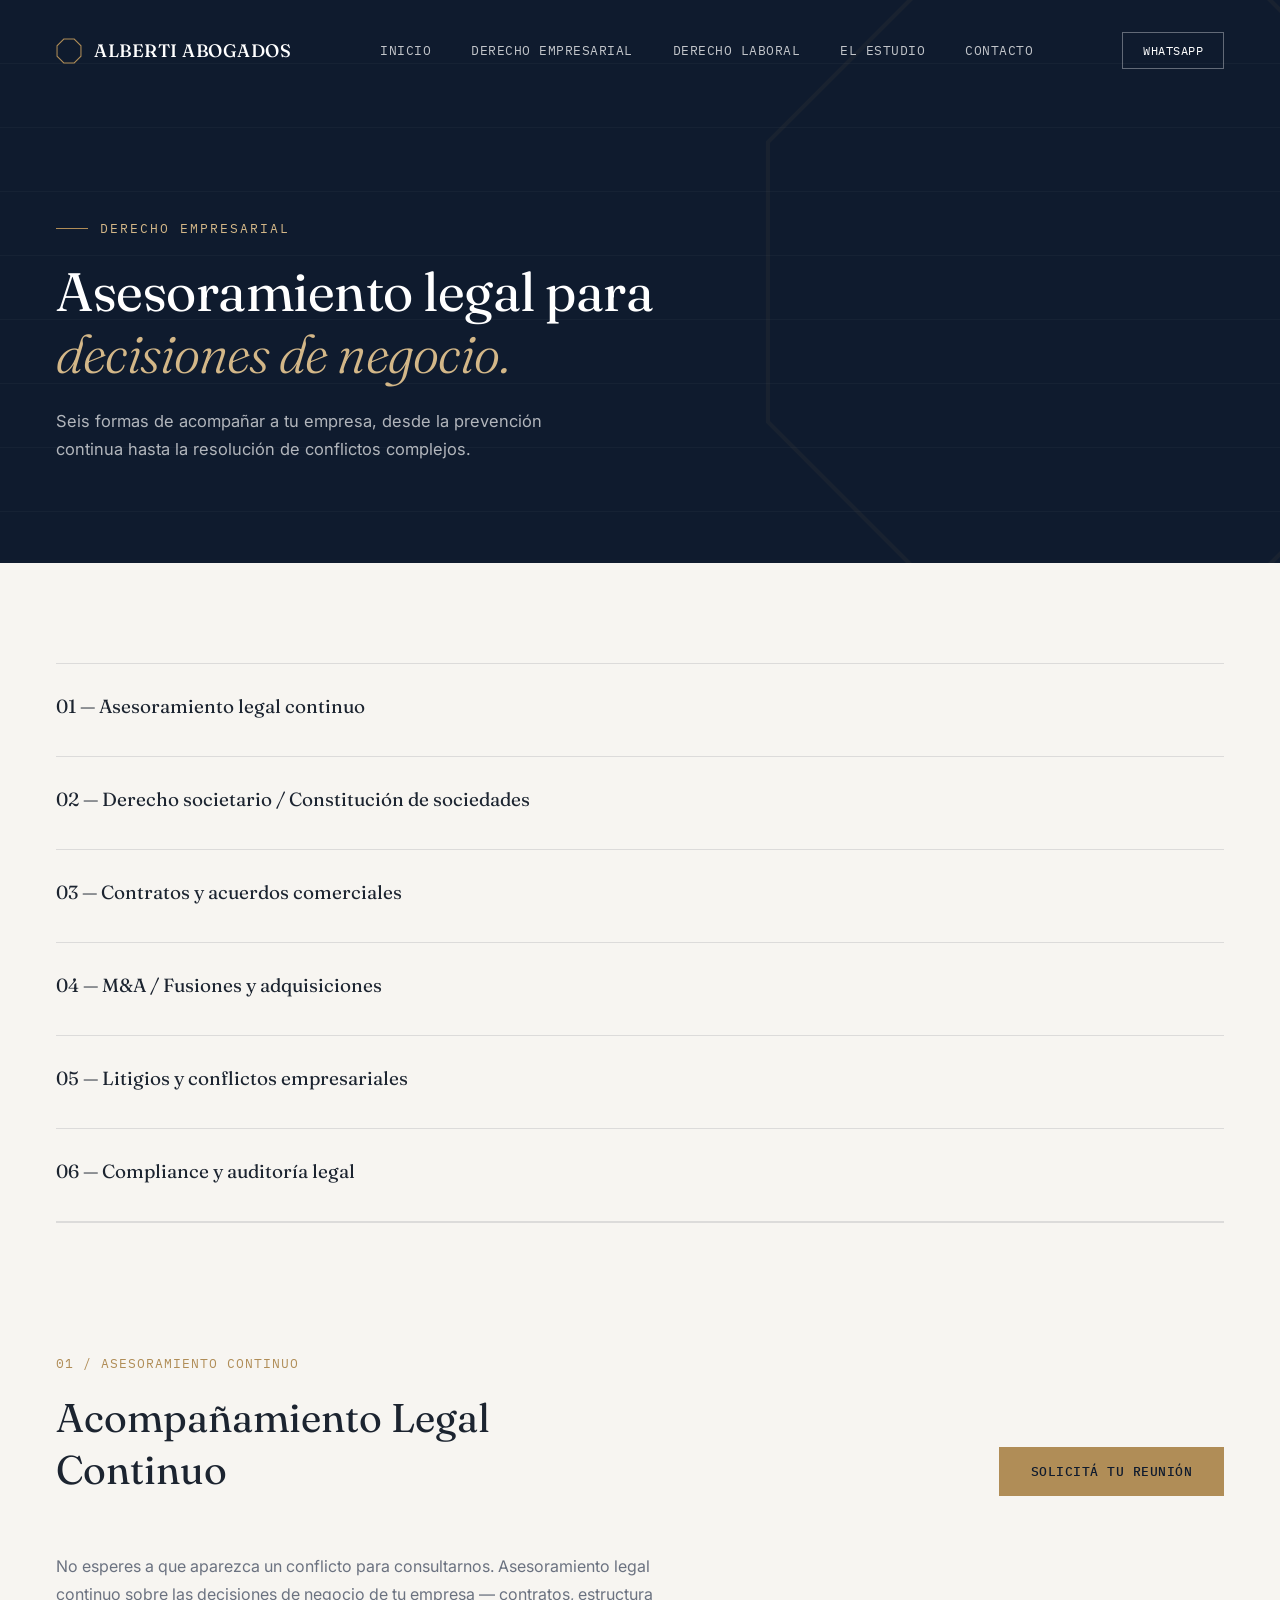
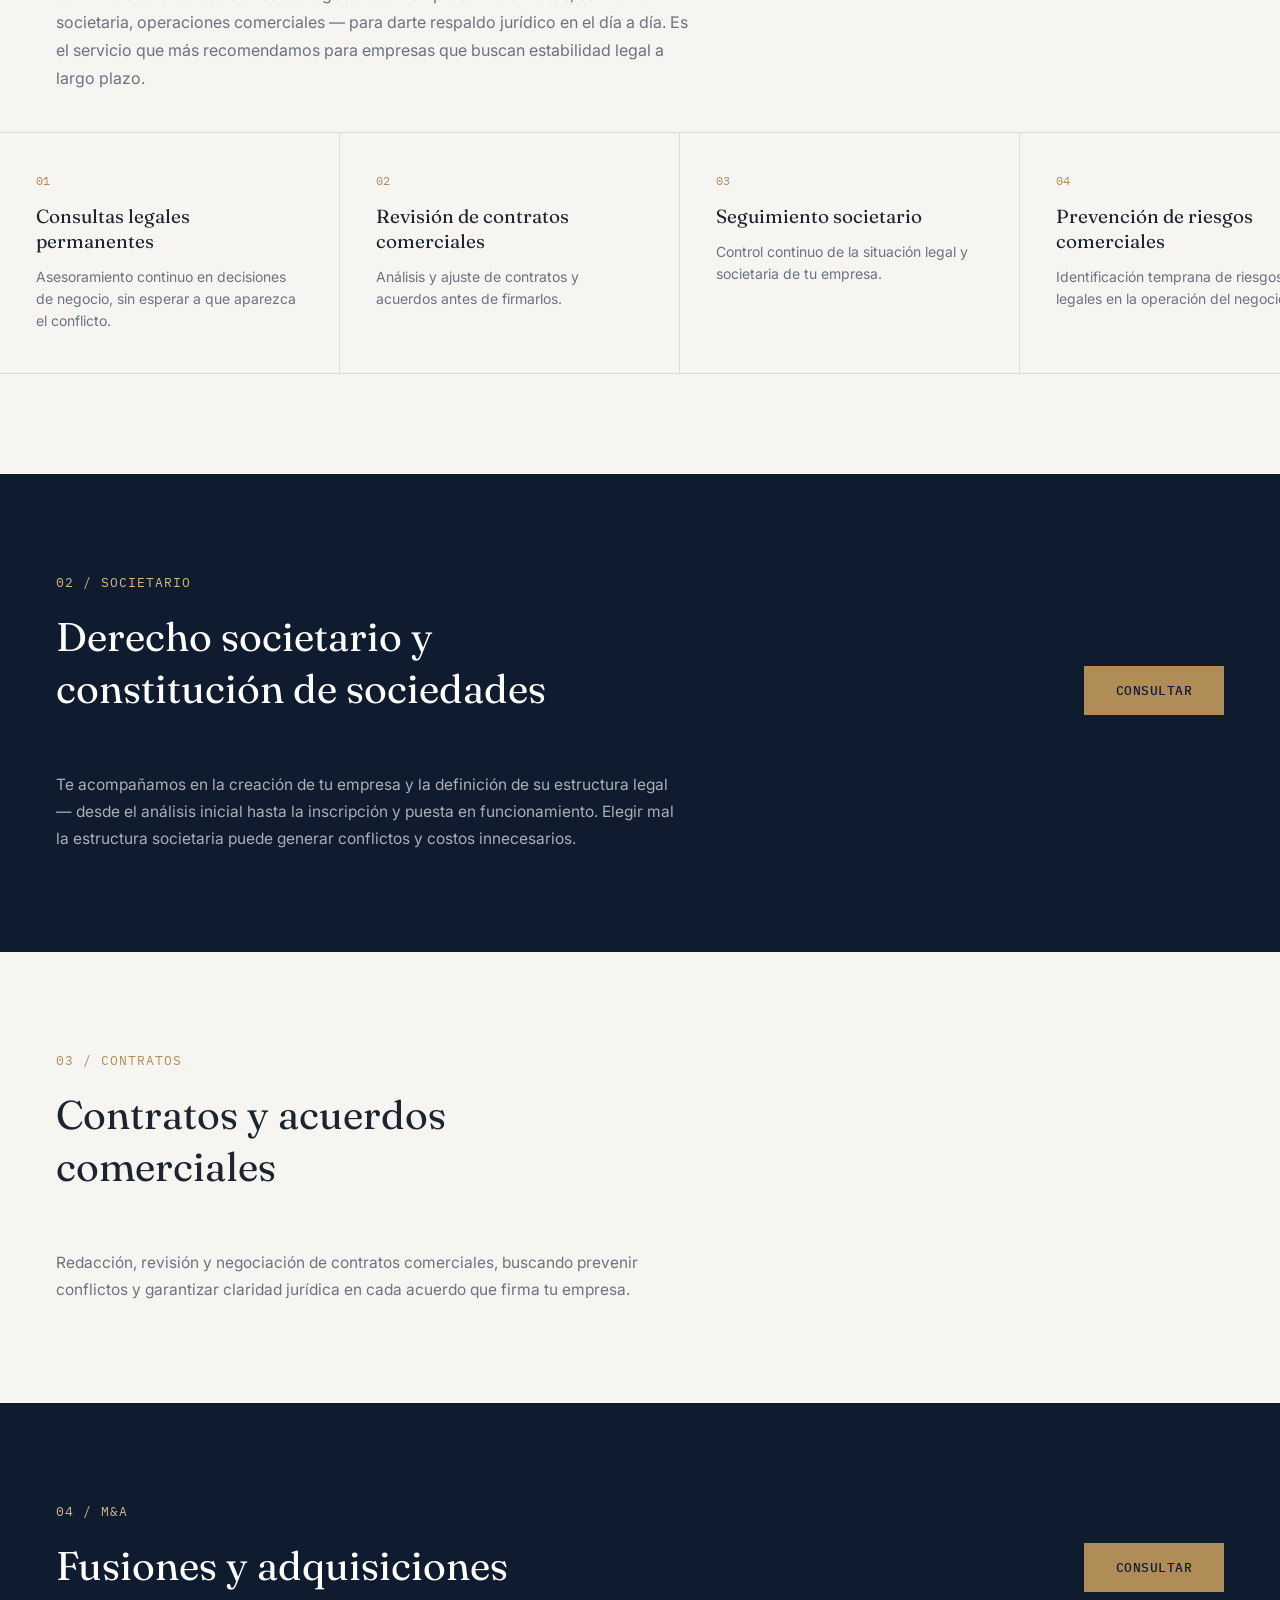
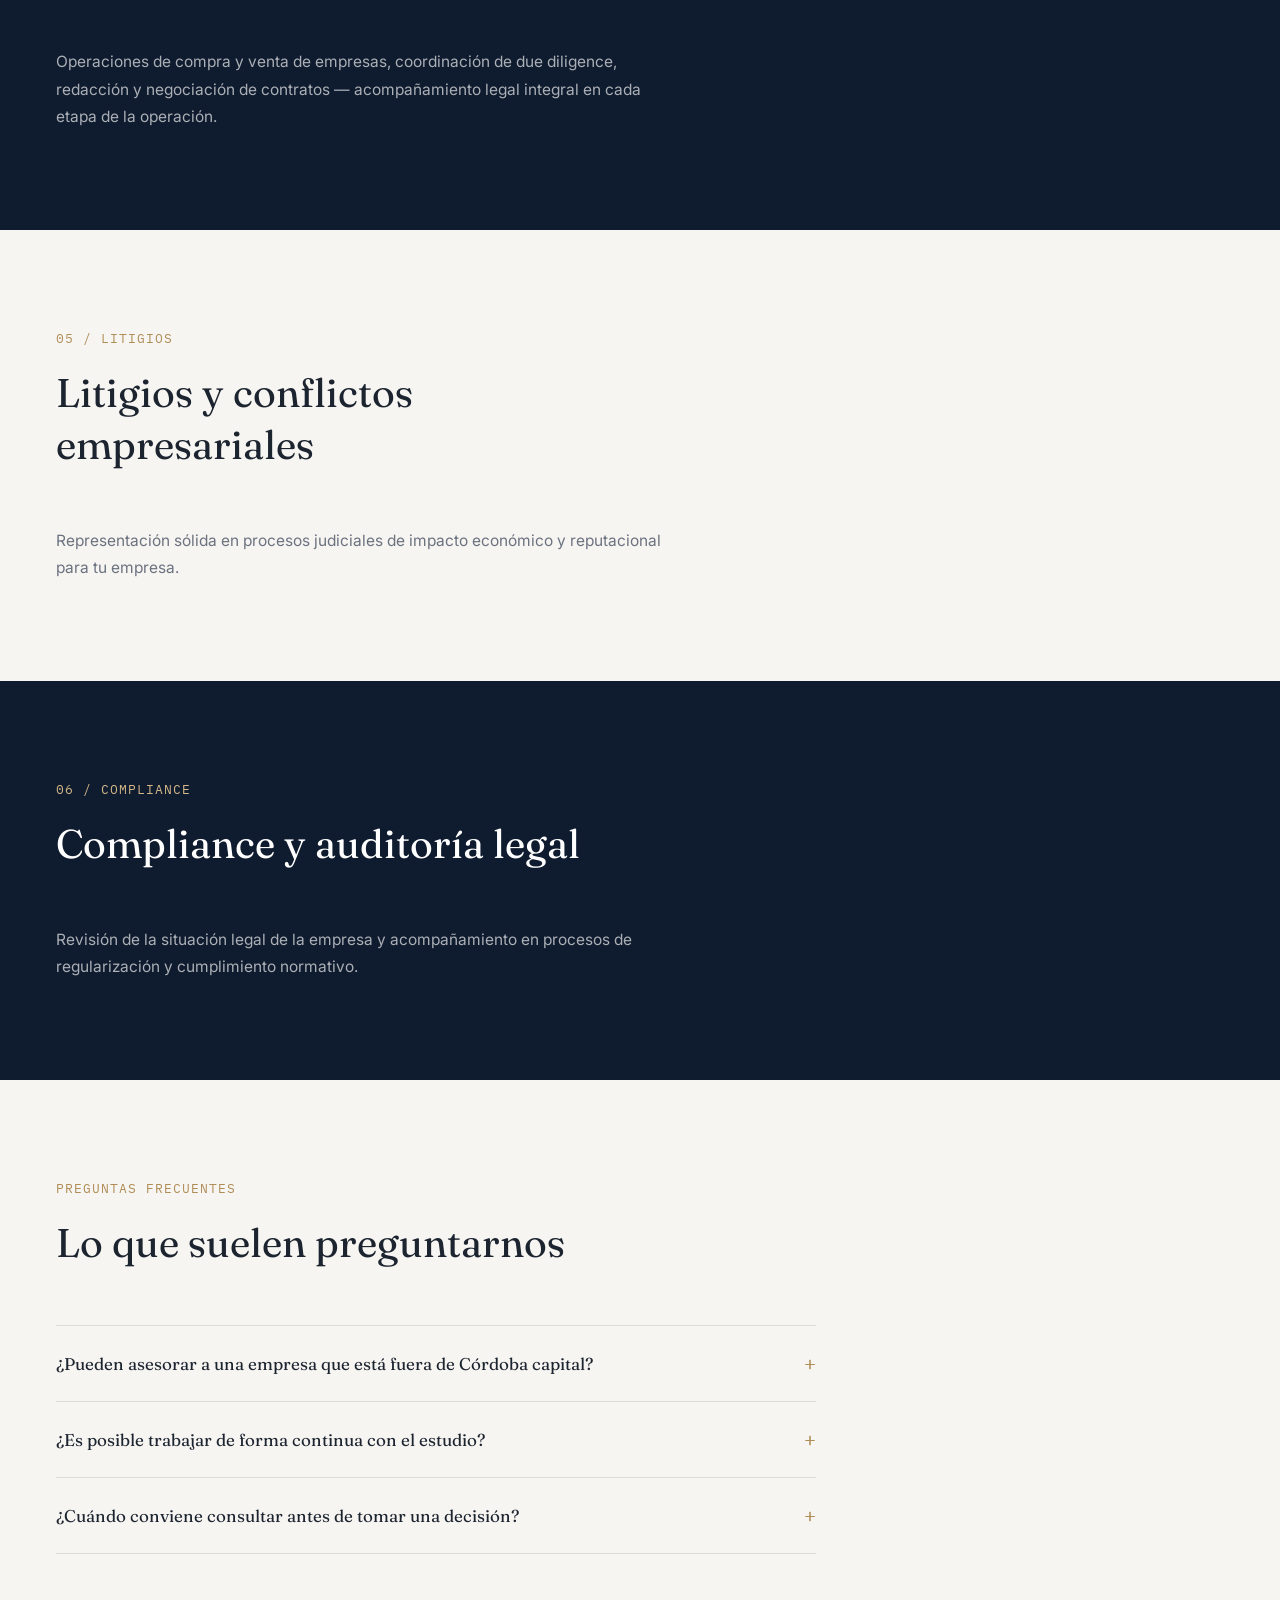
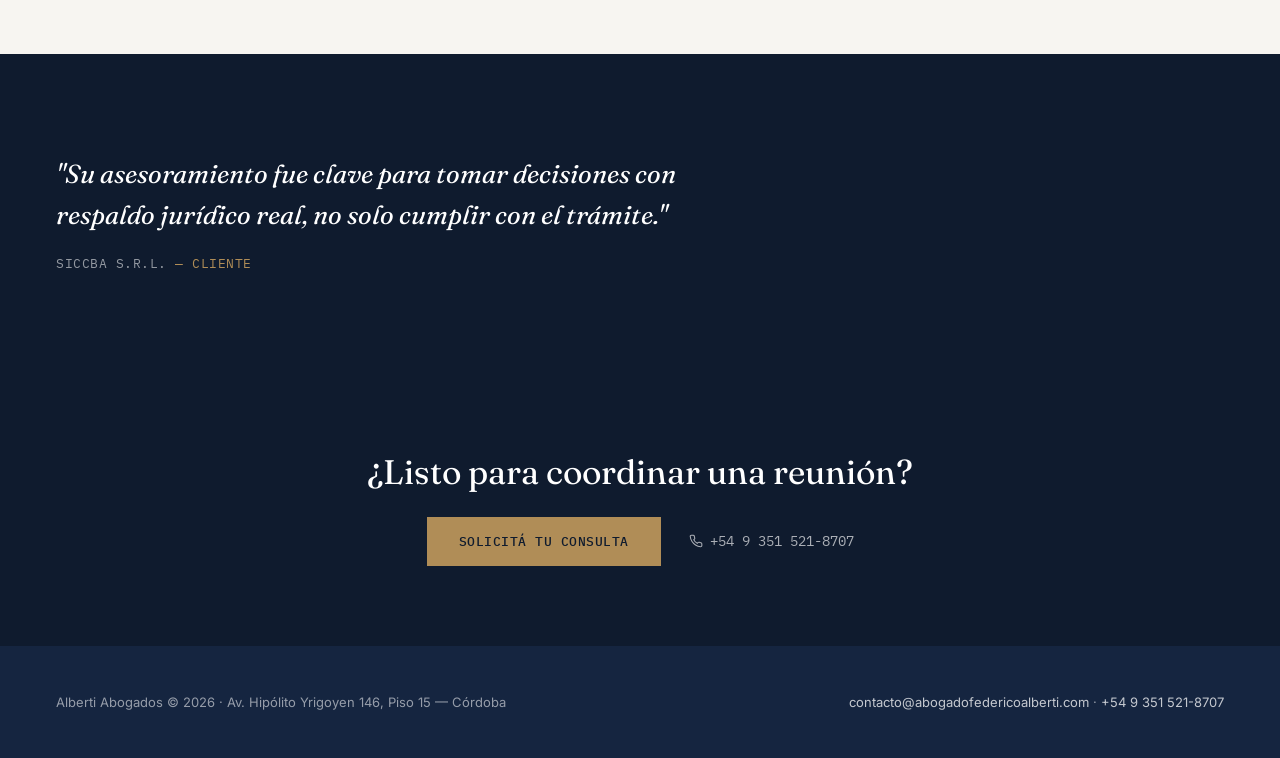
==== derecho-empresarial.html @ 858cb28e "Add files via upload" ====
<!DOCTYPE html>
<html lang="es">
<head>
<meta charset="UTF-8">
<meta name="viewport" content="width=device-width, initial-scale=1.0">
<title>Derecho Empresarial — Alberti Abogados</title>
<link rel="preconnect" href="https://fonts.googleapis.com">
<link rel="preconnect" href="https://fonts.gstatic.com" crossorigin>
<link href="https://fonts.googleapis.com/css2?family=Fraunces:opsz,wght@9..144,300;9..144,400;9..144,500;9..144,600&family=Inter:wght@400;500;600&family=IBM+Plex+Mono:wght@400;500&display=swap" rel="stylesheet">
<link rel="stylesheet" href="styles.css">
</head>
<body>

<nav>
  <a href="index.html" class="brand">
    <svg viewBox="0 0 100 100" fill="none" xmlns="http://www.w3.org/2000/svg">
      <polygon points="30,4 70,4 96,30 96,70 70,96 30,96 4,70 4,30" stroke="#B08D57" stroke-width="4"/>
    </svg>
    ALBERTI ABOGADOS
  </a>
  <div class="nav-links">
    <a href="index.html">Inicio</a>
    <a href="derecho-empresarial.html">Derecho Empresarial</a>
    <a href="derecho-laboral.html">Derecho Laboral</a>
    <a href="el-estudio.html">El Estudio</a>
    <a href="index.html#contacto">Contacto</a>
  </div>
  <div class="nav-overlay"></div>
  <button class="nav-toggle" aria-label="Abrir menú" aria-expanded="false">
    <span></span><span></span><span></span>
  </button>
  <a href="https://wa.me/5493515218707" class="nav-cta">WhatsApp</a>
</nav>

<header class="page-header">
  <div class="page-header-lines"></div>
  <svg class="page-header-octagon" viewBox="0 0 100 100" fill="none" xmlns="http://www.w3.org/2000/svg">
    <polygon points="30,4 70,4 96,30 96,70 70,96 30,96 4,70 4,30" stroke="#B08D57" stroke-width="0.6"/>
  </svg>
  <div class="page-header-content">
    <div class="eyebrow">Derecho Empresarial</div>
    <h1 class="serif">Asesoramiento legal para <em>decisiones de negocio.</em></h1>
    <p>Seis formas de acompañar a tu empresa, desde la prevención continua hasta la resolución de conflictos complejos.</p>
  </div>
</header>

<section class="section section-light" style="padding-bottom:32px;">
  <div class="plain-list" style="border-bottom:1px solid var(--line-dark);">
    <a href="#asesoramiento" class="plain-row" style="text-decoration:none; color:inherit;"><div><h4 class="serif">01 — Asesoramiento legal continuo</h4></div></a>
    <a href="#societario" class="plain-row" style="text-decoration:none; color:inherit;"><div><h4 class="serif">02 — Derecho societario / Constitución de sociedades</h4></div></a>
    <a href="#contratos" class="plain-row" style="text-decoration:none; color:inherit;"><div><h4 class="serif">03 — Contratos y acuerdos comerciales</h4></div></a>
    <a href="#ma" class="plain-row" style="text-decoration:none; color:inherit;"><div><h4 class="serif">04 — M&amp;A / Fusiones y adquisiciones</h4></div></a>
    <a href="#litigios" class="plain-row" style="text-decoration:none; color:inherit;"><div><h4 class="serif">05 — Litigios y conflictos empresariales</h4></div></a>
    <a href="#compliance" class="plain-row" style="text-decoration:none; color:inherit;"><div><h4 class="serif">06 — Compliance y auditoría legal</h4></div></a>
  </div>
</section>

<section class="section section-light" id="asesoramiento" style="padding-left:0; padding-right:0;">
  <div style="padding:0 56px;">
    <div class="section-head">
      <div>
        <div class="sec-eyebrow">01 / ASESORAMIENTO CONTINUO</div>
        <div class="section-title serif">Acompañamiento Legal Continuo</div>
      </div>
      <a href="https://wa.me/5493515218707?text=Hola%2C%20quiero%20información%20sobre%20el%20servicio%20de%20asesoramiento%20laboral%20permanente%20para%20mi%20empresa" class="btn-primary">Solicitá tu reunión</a>
    </div>
    <p style="max-width:640px; color:var(--grey); font-size:16px; line-height:1.75; margin-bottom:40px;">
      No esperes a que aparezca un conflicto para consultarnos. Asesoramiento legal continuo sobre las decisiones
      de negocio de tu empresa — contratos, estructura societaria, operaciones comerciales — para darte respaldo
      jurídico en el día a día. Es el servicio que más recomendamos para empresas que buscan estabilidad legal a
      largo plazo.
    </p>
  </div>
  <div class="marquee-wrap">
    <div class="marquee-track">
      <div class="svc-card"><span class="svc-index">01</span><h3 class="serif">Consultas legales permanentes</h3><p>Asesoramiento continuo en decisiones de negocio, sin esperar a que aparezca el conflicto.</p></div>
      <div class="svc-card"><span class="svc-index">02</span><h3 class="serif">Revisión de contratos comerciales</h3><p>Análisis y ajuste de contratos y acuerdos antes de firmarlos.</p></div>
      <div class="svc-card"><span class="svc-index">03</span><h3 class="serif">Seguimiento societario</h3><p>Control continuo de la situación legal y societaria de tu empresa.</p></div>
      <div class="svc-card"><span class="svc-index">04</span><h3 class="serif">Prevención de riesgos comerciales</h3><p>Identificación temprana de riesgos legales en la operación del negocio.</p></div>
      <div class="svc-card"><span class="svc-index">05</span><h3 class="serif">Respaldo en decisiones estratégicas</h3><p>Acompañamiento legal en expansión, inversión o reestructuración.</p></div>
      <div class="svc-card"><span class="svc-index">01</span><h3 class="serif">Consultas legales permanentes</h3><p>Asesoramiento continuo en decisiones de negocio, sin esperar a que aparezca el conflicto.</p></div>
      <div class="svc-card"><span class="svc-index">02</span><h3 class="serif">Revisión de contratos comerciales</h3><p>Análisis y ajuste de contratos y acuerdos antes de firmarlos.</p></div>
      <div class="svc-card"><span class="svc-index">03</span><h3 class="serif">Seguimiento societario</h3><p>Control continuo de la situación legal y societaria de tu empresa.</p></div>
      <div class="svc-card"><span class="svc-index">04</span><h3 class="serif">Prevención de riesgos comerciales</h3><p>Identificación temprana de riesgos legales en la operación del negocio.</p></div>
      <div class="svc-card"><span class="svc-index">05</span><h3 class="serif">Respaldo en decisiones estratégicas</h3><p>Acompañamiento legal en expansión, inversión o reestructuración.</p></div>
    </div>
  </div>
</section>

<section class="section section-navy" id="societario">
  <div class="section-head">
    <div>
      <div class="sec-eyebrow on-navy">02 / SOCIETARIO</div>
      <div class="section-title serif" style="color:#fff;">Derecho societario y constitución de sociedades</div>
    </div>
    <a href="https://wa.me/5493515218707?text=Hola%2C%20quiero%20información%20sobre%20constitución%20de%20sociedades" class="btn-primary">Consultar</a>
  </div>
  <p style="max-width:620px; color:rgba(255,255,255,0.65); font-size:15.5px; line-height:1.75;">
    Te acompañamos en la creación de tu empresa y la definición de su estructura legal — desde el análisis inicial
    hasta la inscripción y puesta en funcionamiento. Elegir mal la estructura societaria puede generar
    conflictos y costos innecesarios.
  </p>
</section>

<section class="section section-light" id="contratos">
  <div class="section-head">
    <div>
      <div class="sec-eyebrow">03 / CONTRATOS</div>
      <div class="section-title serif">Contratos y acuerdos comerciales</div>
    </div>
  </div>
  <p style="max-width:620px; color:var(--grey); font-size:15.5px; line-height:1.75;">
    Redacción, revisión y negociación de contratos comerciales, buscando prevenir conflictos y garantizar
    claridad jurídica en cada acuerdo que firma tu empresa.
  </p>
</section>

<section class="section section-navy" id="ma">
  <div class="section-head">
    <div>
      <div class="sec-eyebrow on-navy">04 / M&amp;A</div>
      <div class="section-title serif" style="color:#fff;">Fusiones y adquisiciones</div>
    </div>
    <a href="https://wa.me/5493515218707?text=Hola%2C%20quiero%20información%20sobre%20compra%20y%20venta%20de%20empresas" class="btn-primary">Consultar</a>
  </div>
  <p style="max-width:620px; color:rgba(255,255,255,0.65); font-size:15.5px; line-height:1.75;">
    Operaciones de compra y venta de empresas, coordinación de due diligence, redacción y negociación de
    contratos — acompañamiento legal integral en cada etapa de la operación.
  </p>
</section>

<section class="section section-light" id="litigios">
  <div class="section-head">
    <div>
      <div class="sec-eyebrow">05 / LITIGIOS</div>
      <div class="section-title serif">Litigios y conflictos empresariales</div>
    </div>
  </div>
  <p style="max-width:620px; color:var(--grey); font-size:15.5px; line-height:1.75;">
    Representación sólida en procesos judiciales de impacto económico y reputacional para tu empresa.
  </p>
</section>

<section class="section section-navy" id="compliance">
  <div class="section-head">
    <div>
      <div class="sec-eyebrow on-navy">06 / COMPLIANCE</div>
      <div class="section-title serif" style="color:#fff;">Compliance y auditoría legal</div>
    </div>
  </div>
  <p style="max-width:620px; color:rgba(255,255,255,0.65); font-size:15.5px; line-height:1.75;">
    Revisión de la situación legal de la empresa y acompañamiento en procesos de regularización y
    cumplimiento normativo.
  </p>
</section>

<section class="section section-light">
  <div class="section-head">
    <div>
      <div class="sec-eyebrow">PREGUNTAS FRECUENTES</div>
      <div class="section-title serif">Lo que suelen preguntarnos</div>
    </div>
  </div>
  <div class="faq-list">
    <details class="faq-item">
      <summary>¿Pueden asesorar a una empresa que está fuera de Córdoba capital?</summary>
      <p>Sí. Actualmente los expedientes judiciales son digitales, lo que permite trabajar con empresas en distintas ciudades de la provincia y en otras jurisdicciones sin inconvenientes operativos.</p>
    </details>
    <details class="faq-item">
      <summary>¿Es posible trabajar de forma continua con el estudio?</summary>
      <p>Sí, tenemos abonos y planes de asesoramiento continuo adaptados a las necesidades de cada empresa.</p>
    </details>
    <details class="faq-item">
      <summary>¿Cuándo conviene consultar antes de tomar una decisión?</summary>
      <p>Siempre que la decisión pueda generar un riesgo legal — despidos, contratos, sanciones o negociaciones. Anticiparse reduce riesgos y evita reclamos futuros.</p>
    </details>
  </div>
</section>

<section class="section section-navy">
  <div class="quote-block">
    <blockquote style="color:#fff;">"Su asesoramiento fue clave para tomar decisiones con respaldo jurídico real, no solo cumplir con el trámite."</blockquote>
    <div class="quote-attr" style="color:rgba(255,255,255,0.55);">SICCBA S.R.L. <span>— Cliente</span></div>
  </div>
</section>

<section class="cta-band">
  <h2 class="serif">¿Listo para coordinar una reunión?</h2>
  <div class="cta-row">
    <a href="https://wa.me/5493515218707" class="btn-primary">Solicitá tu consulta</a>
    <a href="tel:+5493515218707" class="link-call">
      <svg viewBox="0 0 24 24" fill="none" stroke="currentColor" stroke-width="1.8"><path d="M22 16.92v3a2 2 0 0 1-2.18 2 19.79 19.79 0 0 1-8.63-3.07 19.5 19.5 0 0 1-6-6 19.79 19.79 0 0 1-3.07-8.67A2 2 0 0 1 4.11 2h3a2 2 0 0 1 2 1.72c.127.96.361 1.903.7 2.81a2 2 0 0 1-.45 2.11L8.09 9.91a16 16 0 0 0 6 6l1.27-1.27a2 2 0 0 1 2.11-.45c.907.339 1.85.573 2.81.7A2 2 0 0 1 22 16.92z"/></svg>
      +54 9 351 521-8707
    </a>
  </div>
</section>

<footer>
  <div class="footer-row">
    <div>Alberti Abogados © 2026 · Av. Hipólito Yrigoyen 146, Piso 15 — Córdoba</div>
    <div><a href="mailto:contacto@abogadofedericoalberti.com">contacto@abogadofedericoalberti.com</a> · <a href="tel:+5493515218707">+54 9 351 521-8707</a></div>
  </div>
</footer>

<script src="nav.js" defer></script>
</body>
</html>
---- styles.css ----
:root{
  --navy:#0F1B2E;
  --navy-2:#152540;
  --ink:#1C2430;
  --paper:#F7F5F1;
  --paper-2:#EFEBE3;
  --brass:#B08D57;
  --brass-light:#D3B788;
  --grey:#6B7280;
  --line:rgba(255,255,255,0.12);
  --line-dark:rgba(28,36,48,0.12);
}
*{margin:0;padding:0;box-sizing:border-box;}
html{scroll-behavior:smooth;}
body{
  font-family:'Inter',sans-serif;
  color:var(--ink);
  background:var(--paper);
  -webkit-font-smoothing:antialiased;
}
.serif{font-family:'Fraunces',serif;}
.mono{font-family:'IBM Plex Mono',monospace;}
a{color:inherit;}

/* NAV */
nav{
  position:fixed; top:0; left:0; right:0; z-index:50;
  display:flex; align-items:center; justify-content:space-between;
  padding:32px 56px; background:transparent; border-bottom:1px solid transparent;
  transition:background .25s ease, border-color .25s ease, padding .25s ease, box-shadow .25s ease;
}
nav.nav-scrolled{
  padding:18px 56px; background:rgba(15,27,46,0.94); backdrop-filter:blur(10px);
  border-bottom-color:var(--line); box-shadow:0 4px 20px rgba(0,0,0,0.2);
}
nav.on-light{position:sticky; background:var(--paper); border-bottom:1px solid var(--line-dark);}
nav.on-light .brand{color:var(--navy);}
nav.on-light .nav-links a{color:var(--grey);}
nav.on-light .nav-links a:hover{color:var(--navy);}
nav.on-light .nav-cta{color:var(--navy); border-color:var(--navy-2);}
nav.on-light .nav-cta:hover{background:var(--navy); color:#fff; border-color:var(--navy);}
.brand{
  display:flex; align-items:center; gap:12px;
  color:#fff; font-family:'Fraunces',serif; font-weight:500; font-size:18px;
  letter-spacing:0.5px; text-decoration:none;
}
.brand svg{width:26px;height:26px;}
.nav-links{display:flex; gap:40px; align-items:center;}
.nav-links a{
  color:rgba(255,255,255,0.75); text-decoration:none; font-size:13px;
  letter-spacing:0.5px; text-transform:uppercase; font-family:'IBM Plex Mono',monospace;
  transition:color .2s;
}
.nav-links a:hover{color:#fff;}
.nav-cta{
  border:1px solid rgba(255,255,255,0.35); color:#fff; padding:10px 20px;
  font-size:12px; letter-spacing:0.5px; text-transform:uppercase; font-family:'IBM Plex Mono',monospace;
  text-decoration:none; transition:all .25s;
}
.nav-cta:hover{background:#fff; color:var(--navy); border-color:#fff;}

.nav-cta-icon{
  display:flex; align-items:center; justify-content:center;
  width:44px; height:44px; border-radius:50%; background:#25D366;
  transition:transform .2s ease, box-shadow .2s ease; flex-shrink:0;
}
.nav-cta-icon:hover{transform:scale(1.06); box-shadow:0 4px 14px rgba(37,211,102,0.4);}
.nav-cta-icon svg{width:22px; height:22px; fill:#fff;}

/* FLOATING WHATSAPP BUTTON (stays visible while scrolling) */
.whatsapp-float{
  position:fixed; bottom:24px; right:24px; z-index:60;
  display:flex; align-items:center; justify-content:center;
  width:56px; height:56px; border-radius:50%; background:#25D366;
  box-shadow:0 4px 16px rgba(0,0,0,0.25);
  transition:transform .2s ease, box-shadow .2s ease;
}
.whatsapp-float:hover{transform:scale(1.08); box-shadow:0 6px 20px rgba(37,211,102,0.45);}
.whatsapp-float svg{width:28px; height:28px; fill:#fff;}
@media (max-width:640px){
  .whatsapp-float{width:52px; height:52px; bottom:18px; right:18px;}
  .whatsapp-float svg{width:26px; height:26px;}
}

/* MOBILE NAV TOGGLE (hamburger) */
.nav-toggle{
  display:none; flex-direction:column; justify-content:center; gap:5px;
  background:none; border:none; cursor:pointer; padding:8px; z-index:30; position:relative;
}
.nav-toggle span{display:block; width:24px; height:2px; background:#fff; transition:transform .25s ease, opacity .2s ease;}
nav.on-light .nav-toggle span{background:var(--navy);}
nav.nav-open .nav-toggle span:nth-child(1){transform:translateY(7px) rotate(45deg);}
nav.nav-open .nav-toggle span:nth-child(2){opacity:0;}
nav.nav-open .nav-toggle span:nth-child(3){transform:translateY(-7px) rotate(-45deg);}

.nav-overlay{display:none;}

@media (max-width:860px){
  .nav-toggle{display:flex;}
  .nav-links{
    display:flex; flex-direction:column; align-items:flex-start; gap:30px;
    position:fixed; top:0; right:0; height:100vh; width:76%; max-width:320px;
    background:var(--navy); padding:110px 36px 40px; margin:0;
    transform:translateX(100%); transition:transform .3s ease; z-index:25;
    box-shadow:-8px 0 40px rgba(0,0,0,0.35);
  }
  nav.nav-open .nav-links{transform:translateX(0);}
  .nav-links a{font-size:14.5px;}
  .nav-overlay{
    display:block; position:fixed; inset:0; background:rgba(10,15,25,0.55);
    opacity:0; pointer-events:none; transition:opacity .3s ease; z-index:20;
  }
  nav.nav-open .nav-overlay{opacity:1; pointer-events:auto;}
  nav.nav-open{position:fixed; top:0; left:0; right:0; background:var(--navy);}
}
.page-header{
  position:relative; background:var(--navy); color:#fff;
  padding:220px 56px 100px; overflow:hidden;
}
.page-header-lines{
  position:absolute; inset:0; pointer-events:none;
  background-image:repeating-linear-gradient(to bottom, transparent, transparent 63px, var(--line) 64px);
  opacity:0.5;
}
.page-header-octagon{
  position:absolute; right:-160px; top:50%; transform:translateY(-50%);
  width:700px; height:700px; opacity:0.06;
}
.page-header-content{position:relative; z-index:2; max-width:760px;}
.eyebrow{
  color:var(--brass-light); font-family:'IBM Plex Mono',monospace;
  font-size:13px; letter-spacing:2px; text-transform:uppercase;
  display:flex; align-items:center; gap:12px; margin-bottom:24px;
}
.eyebrow::before{content:''; width:32px; height:1px; background:var(--brass);}
.eyebrow.on-light{color:var(--brass);}
.page-header h1{font-size:clamp(34px,4.4vw,54px); font-weight:400; line-height:1.15; letter-spacing:-0.5px;}
.page-header h1 em{font-style:italic; color:var(--brass-light); font-weight:300;}
.page-header p{color:rgba(255,255,255,0.68); font-size:16.5px; line-height:1.7; margin-top:22px; max-width:520px;}

.btn-primary{
  display:inline-block; background:var(--brass); color:var(--navy); padding:16px 32px;
  font-family:'IBM Plex Mono',monospace; font-size:13px; letter-spacing:0.5px;
  text-transform:uppercase; text-decoration:none; font-weight:500;
  transition:all .25s; border:none; cursor:pointer;
}
.btn-primary:hover{background:var(--brass-light); transform:translateY(-1px);}
.link-ghost{
  color:rgba(255,255,255,0.85); text-decoration:none; font-size:14px;
  display:inline-flex; align-items:center; gap:8px; border-bottom:1px solid rgba(255,255,255,0.3);
  padding-bottom:2px; transition:border-color .2s;
}
.link-ghost:hover{border-color:#fff;}
.link-ghost.on-light{color:var(--navy); border-color:rgba(28,36,48,0.3);}
.link-ghost.on-light:hover{border-color:var(--navy);}

.link-call{
  color:rgba(255,255,255,0.65); text-decoration:none; font-size:13.5px;
  display:inline-flex; align-items:center; gap:7px; font-family:'IBM Plex Mono',monospace;
  transition:color .2s;
}
.link-call:hover{color:#fff;}
.link-call.on-light{color:var(--grey);}
.link-call.on-light:hover{color:var(--navy);}
.link-call svg{width:14px; height:14px; flex-shrink:0;}
.cta-row{display:flex; align-items:center; gap:28px; flex-wrap:wrap;}

/* LOCATION / MAP SECTION */
.location-section{display:grid; grid-template-columns:1fr 1fr; min-height:380px;}
.location-copy{padding:56px 56px; display:flex; flex-direction:column; justify-content:center; background:var(--paper);}
.location-copy .sec-eyebrow{margin-bottom:16px;}
.location-copy h2{font-family:'Fraunces',serif; font-weight:400; font-size:clamp(22px,2.6vw,28px); margin-bottom:16px; max-width:420px;}
.location-copy p{color:var(--grey); font-size:14.5px; line-height:1.7; max-width:420px; margin-bottom:6px;}
.location-copy .address-line{
  font-family:'IBM Plex Mono',monospace; font-size:13px; color:var(--ink); margin-top:18px;
  display:flex; align-items:flex-start; gap:10px; max-width:380px; line-height:1.6;
}
.location-copy .address-line svg{width:16px; height:16px; flex-shrink:0; margin-top:2px; color:var(--brass);}
.location-copy .link-ghost{margin-top:22px; align-self:flex-start;}
.location-map{border:0; width:100%; height:100%; min-height:340px; filter:grayscale(0.3) contrast(1.05);}

@media (max-width:860px){
  .location-section{grid-template-columns:1fr;}
  .location-copy{padding:48px 24px;}
  .location-map{min-height:280px;}
}

/* FAQ */
.faq-list{border-top:1px solid var(--line-dark); max-width:760px;}
.faq-item{border-bottom:1px solid var(--line-dark);}
.faq-item summary{
  padding:24px 0; cursor:pointer; list-style:none; display:flex; justify-content:space-between;
  align-items:center; gap:20px; font-family:'Fraunces',serif; font-size:17px; color:var(--ink);
}
.faq-item summary::-webkit-details-marker{display:none;}
.faq-item summary::after{
  content:'+'; font-family:'IBM Plex Mono',monospace; font-size:20px; color:var(--brass);
  flex-shrink:0; transition:transform .2s;
}
.faq-item[open] summary::after{transform:rotate(45deg);}
.faq-item p{color:var(--grey); font-size:14.5px; line-height:1.7; padding-bottom:24px; max-width:620px;}

/* PROBLEM LIST (pain points) */
.problem-list{display:flex; flex-direction:column; gap:0; max-width:640px; border-top:1px solid var(--line-dark);}
.problem-item{display:flex; align-items:flex-start; gap:14px; padding:18px 0; border-bottom:1px solid var(--line-dark);}
.problem-item .dot{width:6px; height:6px; border-radius:50%; background:var(--brass); margin-top:8px; flex-shrink:0;}
.problem-item p{font-size:15px; color:var(--ink); line-height:1.5;}

/* BIG AREA CARDS (Home — Derecho Empresarial / Derecho Laboral) */
.big-areas{display:grid; grid-template-columns:1fr 1fr; gap:1px; background:var(--line);}
.big-area-card{background:var(--navy); padding:64px 48px; text-decoration:none; display:block; transition:background .25s; min-height:320px; display:flex; flex-direction:column; justify-content:space-between;}
.big-area-card:hover{background:var(--navy-2);}
.big-area-card .eyebrow{margin-bottom:0;}
.big-area-card h3{font-family:'Fraunces',serif; font-weight:400; font-size:clamp(24px,2.6vw,32px); color:#fff; margin:18px 0 14px;}
.big-area-card p{color:rgba(255,255,255,0.6); font-size:14.5px; line-height:1.65; max-width:360px;}
.big-area-card .go{margin-top:24px; font-family:'IBM Plex Mono',monospace; font-size:12.5px; color:var(--brass-light); text-transform:uppercase;}
@media (max-width:860px){ .big-areas{grid-template-columns:1fr;} .big-area-card{padding:48px 24px;} }

/* MINIMAL LANDING NAV + STICKY WHATSAPP CTA */
.landing-nav{
  position:absolute; top:0; left:0; right:0; z-index:10;
  display:flex; align-items:center; justify-content:space-between; padding:28px 40px;
}
.landing-sticky-cta{
  position:fixed; bottom:0; left:0; right:0; z-index:50; background:var(--navy);
  padding:16px 24px; display:flex; align-items:center; justify-content:center; gap:16px;
  border-top:2px solid var(--brass);
}
.landing-sticky-cta .btn-primary{padding:14px 28px; font-size:12.5px;}
.landing-sticky-cta span{color:rgba(255,255,255,0.6); font-size:12px; font-family:'IBM Plex Mono',monospace; display:none;}
@media (min-width:640px){ .landing-sticky-cta span{display:inline;} }
body.has-sticky{padding-bottom:78px;}

/* SECTIONS shared */
.section{padding:100px 56px;}
.section-light{background:var(--paper);}
.section-navy{background:var(--navy); color:#fff;}
.section-head{display:flex; justify-content:space-between; align-items:flex-end; margin-bottom:56px; flex-wrap:wrap; gap:24px;}
.section-title{font-family:'Fraunces',serif; font-size:clamp(28px,3.2vw,40px); font-weight:400; max-width:560px; line-height:1.3;}

/* SERVICE GRID */
.service-grid{display:grid; grid-template-columns:repeat(3,1fr); border-top:1px solid var(--line-dark); border-left:1px solid var(--line-dark);}
.service-grid.on-navy{border-top:1px solid var(--line); border-left:1px solid var(--line);}
.service-item{padding:36px 32px; border-right:1px solid var(--line-dark); border-bottom:1px solid var(--line-dark);}
.service-item.on-navy{border-right:1px solid var(--line); border-bottom:1px solid var(--line);}
.service-tag{
  font-family:'IBM Plex Mono',monospace; font-size:11px; letter-spacing:1.5px;
  color:var(--brass); text-transform:uppercase; margin-bottom:16px; display:block;
}
.service-tag.on-navy{color:var(--brass-light);}
.service-item h3{font-family:'Fraunces',serif; font-weight:400; font-size:19px; margin-bottom:10px; line-height:1.35;}
.service-item p{color:var(--grey); font-size:14px; line-height:1.6;}
.service-item.on-navy p{color:rgba(255,255,255,0.6);}

/* QUOTE / TESTIMONIAL */
.quote-block{max-width:720px;}
.quote-block blockquote{
  font-family:'Fraunces',serif; font-style:italic; font-size:clamp(20px,2.2vw,26px);
  font-weight:400; line-height:1.55; color:var(--navy);
}
.quote-attr{margin-top:20px; font-family:'IBM Plex Mono',monospace; font-size:12.5px; letter-spacing:0.5px; color:var(--grey); text-transform:uppercase;}
.quote-attr span{color:var(--brass);}

/* PROFILE */
.profile{display:grid; grid-template-columns:220px 1fr; gap:48px; align-items:start; max-width:760px;}
.profile img{width:100%; filter:grayscale(1) contrast(1.05); border:1px solid var(--line-dark);}
.profile h3{font-family:'Fraunces',serif; font-size:22px; font-weight:400; margin-bottom:14px;}
.profile p{color:var(--grey); font-size:14.5px; line-height:1.7; margin-bottom:10px;}
.profile a{color:var(--brass); font-family:'IBM Plex Mono',monospace; font-size:12.5px; text-decoration:underline; text-underline-offset:3px;}

/* STEPS (process — legitimately sequential) */
.steps{counter-reset:step; max-width:640px;}
.step{display:grid; grid-template-columns:56px 1fr; gap:20px; padding:28px 0; border-bottom:1px solid var(--line-dark);}
.step:first-child{border-top:1px solid var(--line-dark);}
.step-num{
  counter-increment:step; font-family:'IBM Plex Mono',monospace; font-size:13px; color:var(--brass);
}
.step-num::before{content:"0" counter(step);}
.step h4{font-family:'Fraunces',serif; font-weight:400; font-size:18px; margin-bottom:6px;}
.step p{color:var(--grey); font-size:14px; line-height:1.6;}

/* CTA BAND */
.cta-band{
  background:var(--navy); color:#fff; padding:80px 56px; text-align:center;
  display:flex; flex-direction:column; align-items:center; gap:24px;
}
.cta-band h2{font-family:'Fraunces',serif; font-weight:400; font-size:clamp(24px,3vw,34px); max-width:600px;}

/* FOOTER */
footer{background:var(--navy-2); color:rgba(255,255,255,0.55); padding:48px 56px; font-size:13px;}
.footer-row{display:flex; justify-content:space-between; flex-wrap:wrap; gap:16px; align-items:center;}
footer a{color:rgba(255,255,255,0.75); text-decoration:none;}
footer a:hover{color:#fff;}

/* SERVICE MARQUEE (Empresarial) */
.marquee-wrap{overflow:hidden; border-top:1px solid var(--line-dark); border-bottom:1px solid var(--line-dark);}
.marquee-wrap.on-navy{border-top:1px solid var(--line); border-bottom:1px solid var(--line);}
.marquee-track{display:flex; width:max-content; animation:scroll 42s linear infinite;}
.marquee-wrap:hover .marquee-track{animation-play-state:paused;}
@keyframes scroll{from{transform:translateX(0);} to{transform:translateX(-50%);}}
.svc-card{width:340px; flex-shrink:0; padding:40px 36px; border-right:1px solid var(--line-dark);}
.svc-card.on-navy{border-right:1px solid var(--line);}
.svc-card h3{font-family:'Fraunces',serif; font-weight:400; font-size:19px; margin-bottom:12px; line-height:1.3;}
.svc-card p{color:var(--grey); font-size:14px; line-height:1.6;}
.svc-card.on-navy p{color:rgba(255,255,255,0.6);}
.svc-index{font-family:'IBM Plex Mono',monospace; font-size:12px; color:var(--brass); margin-bottom:16px; display:block;}
.marquee-hint{text-align:center; margin-top:18px; font-family:'IBM Plex Mono',monospace; font-size:11.5px; color:var(--grey); letter-spacing:0.5px;}
.marquee-hint.on-navy{color:rgba(255,255,255,0.4);}

/* SECTION EYEBROW numbered (Capitus-style) */
.sec-eyebrow{font-family:'IBM Plex Mono',monospace; font-size:13px; letter-spacing:1px; color:var(--brass); margin-bottom:20px;}
.sec-eyebrow.on-navy{color:var(--brass-light);}

/* CHOICE SPLIT (Para empresas / Para trabajadores — divided rectangle cards) */
.choice-split{display:grid; grid-template-columns:1fr 1fr; gap:1px; background:var(--line-dark); border:1px solid var(--line-dark);}
.choice-card{
  background:var(--paper); padding:56px 48px; text-decoration:none; color:inherit;
  display:flex; flex-direction:column; justify-content:space-between; min-height:300px;
  transition:background .25s;
}
.choice-card:hover{background:var(--paper-2);}
.choice-card:hover .choice-go{color:var(--navy);}
.choice-icon{width:38px; height:38px; color:var(--brass); margin-bottom:28px;}
.choice-eyebrow{
  font-family:'IBM Plex Mono',monospace; font-size:12px; letter-spacing:1.5px;
  text-transform:uppercase; color:var(--brass); margin-bottom:14px;
}
.choice-card h3{font-family:'Fraunces',serif; font-weight:400; font-size:clamp(22px,2.4vw,28px); color:var(--ink); line-height:1.25; margin-bottom:14px;}
.choice-card p{color:var(--grey); font-size:14.5px; line-height:1.65; max-width:320px;}
.choice-go{
  margin-top:32px; font-family:'IBM Plex Mono',monospace; font-size:12.5px; letter-spacing:0.5px;
  color:var(--brass); text-transform:uppercase; display:flex; align-items:center; gap:8px; transition:color .2s;
}
@media (max-width:860px){
  .choice-split{grid-template-columns:1fr;}
  .choice-card{padding:40px 24px; min-height:0;}
}

/* PLAIN LIST (Roitman-style, for Sociedades steps) */
.plain-list{border-top:1px solid var(--line-dark);}
.plain-row{display:flex; align-items:baseline; gap:20px; padding:30px 0; border-bottom:1px solid var(--line-dark);}
.step-prefix{font-family:'IBM Plex Mono',monospace; font-size:13px; color:var(--brass); min-width:26px;}
.plain-row h4{font-family:'Fraunces',serif; font-weight:400; font-size:19px; margin-bottom:8px;}
.plain-row p{color:var(--grey); font-size:14px; line-height:1.6; max-width:480px;}

@media (max-width:860px){
  nav{padding:24px 24px;}
  .page-header{padding:160px 24px 64px;}
  .section{padding:64px 24px;}
  .service-grid{grid-template-columns:1fr;}
  .profile{grid-template-columns:1fr;}
  .profile img{max-width:180px;}
  .svc-card{width:280px; padding:32px 24px;}
}
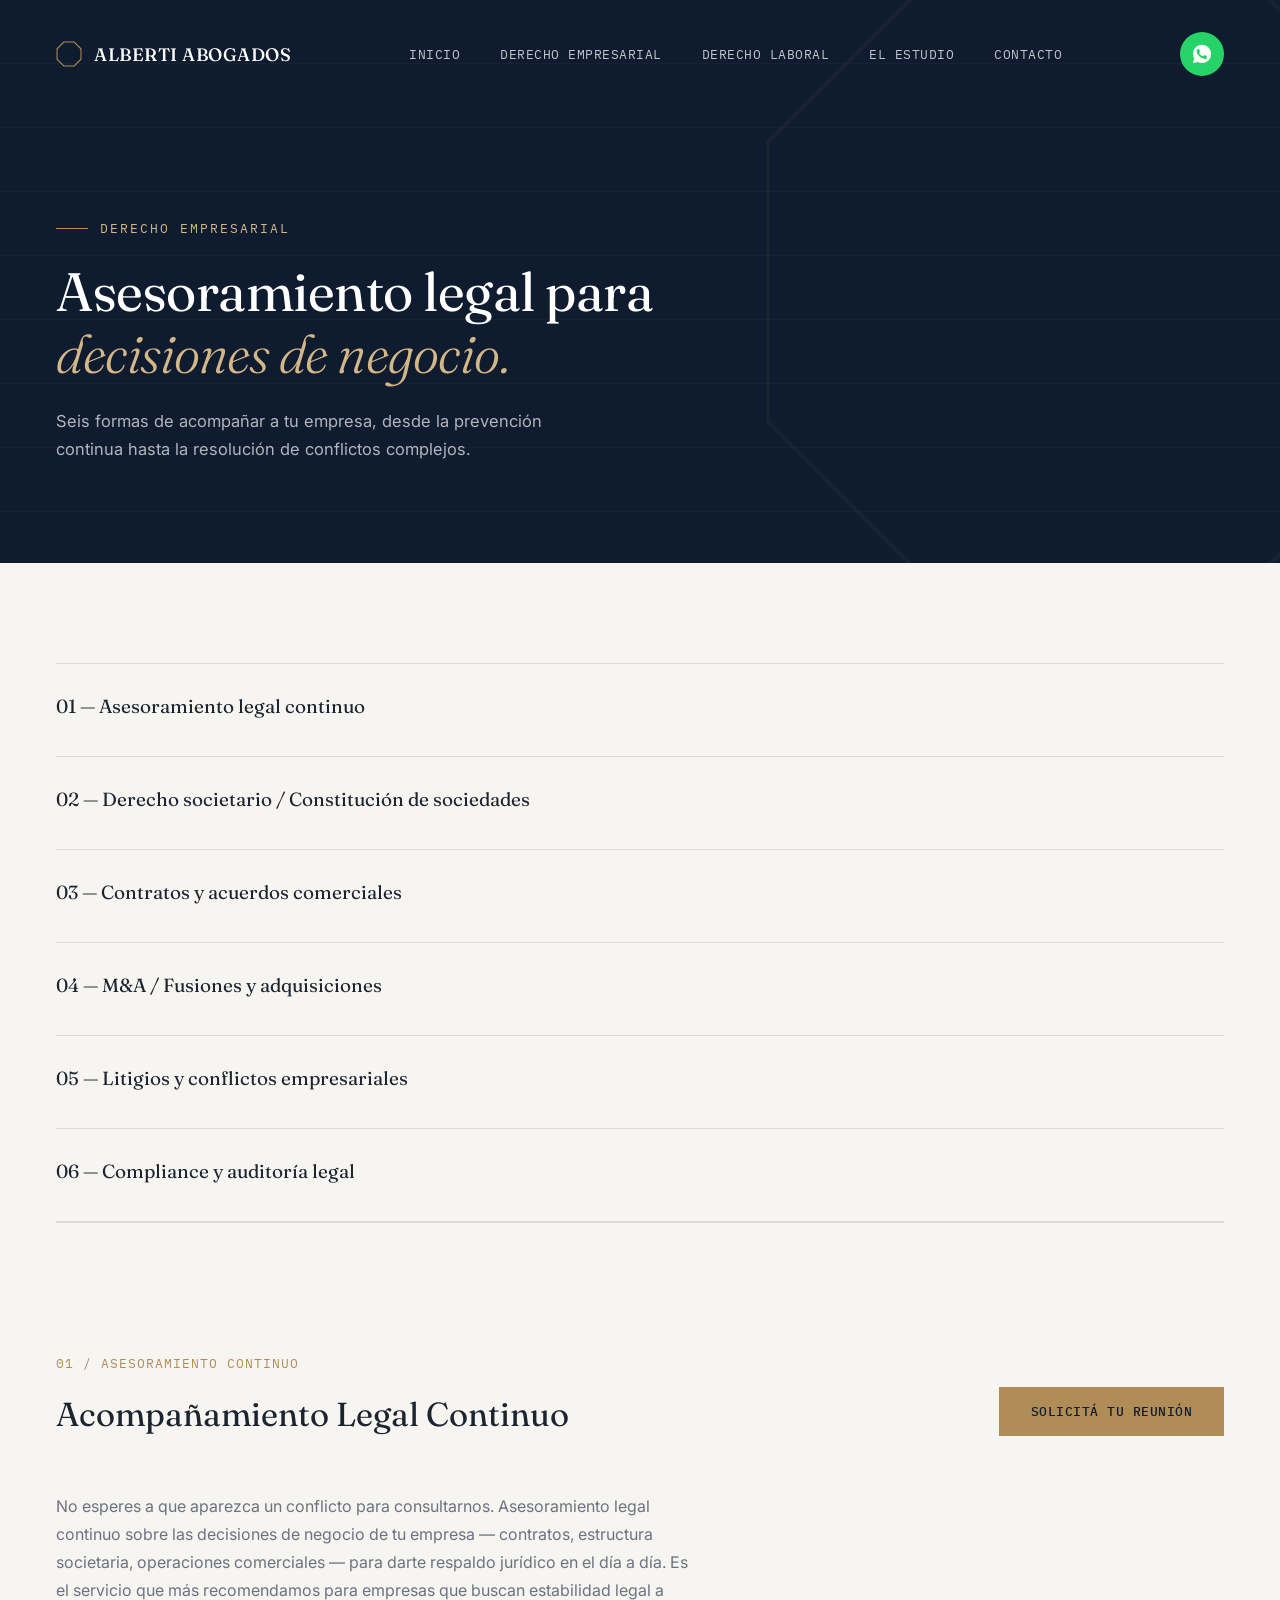
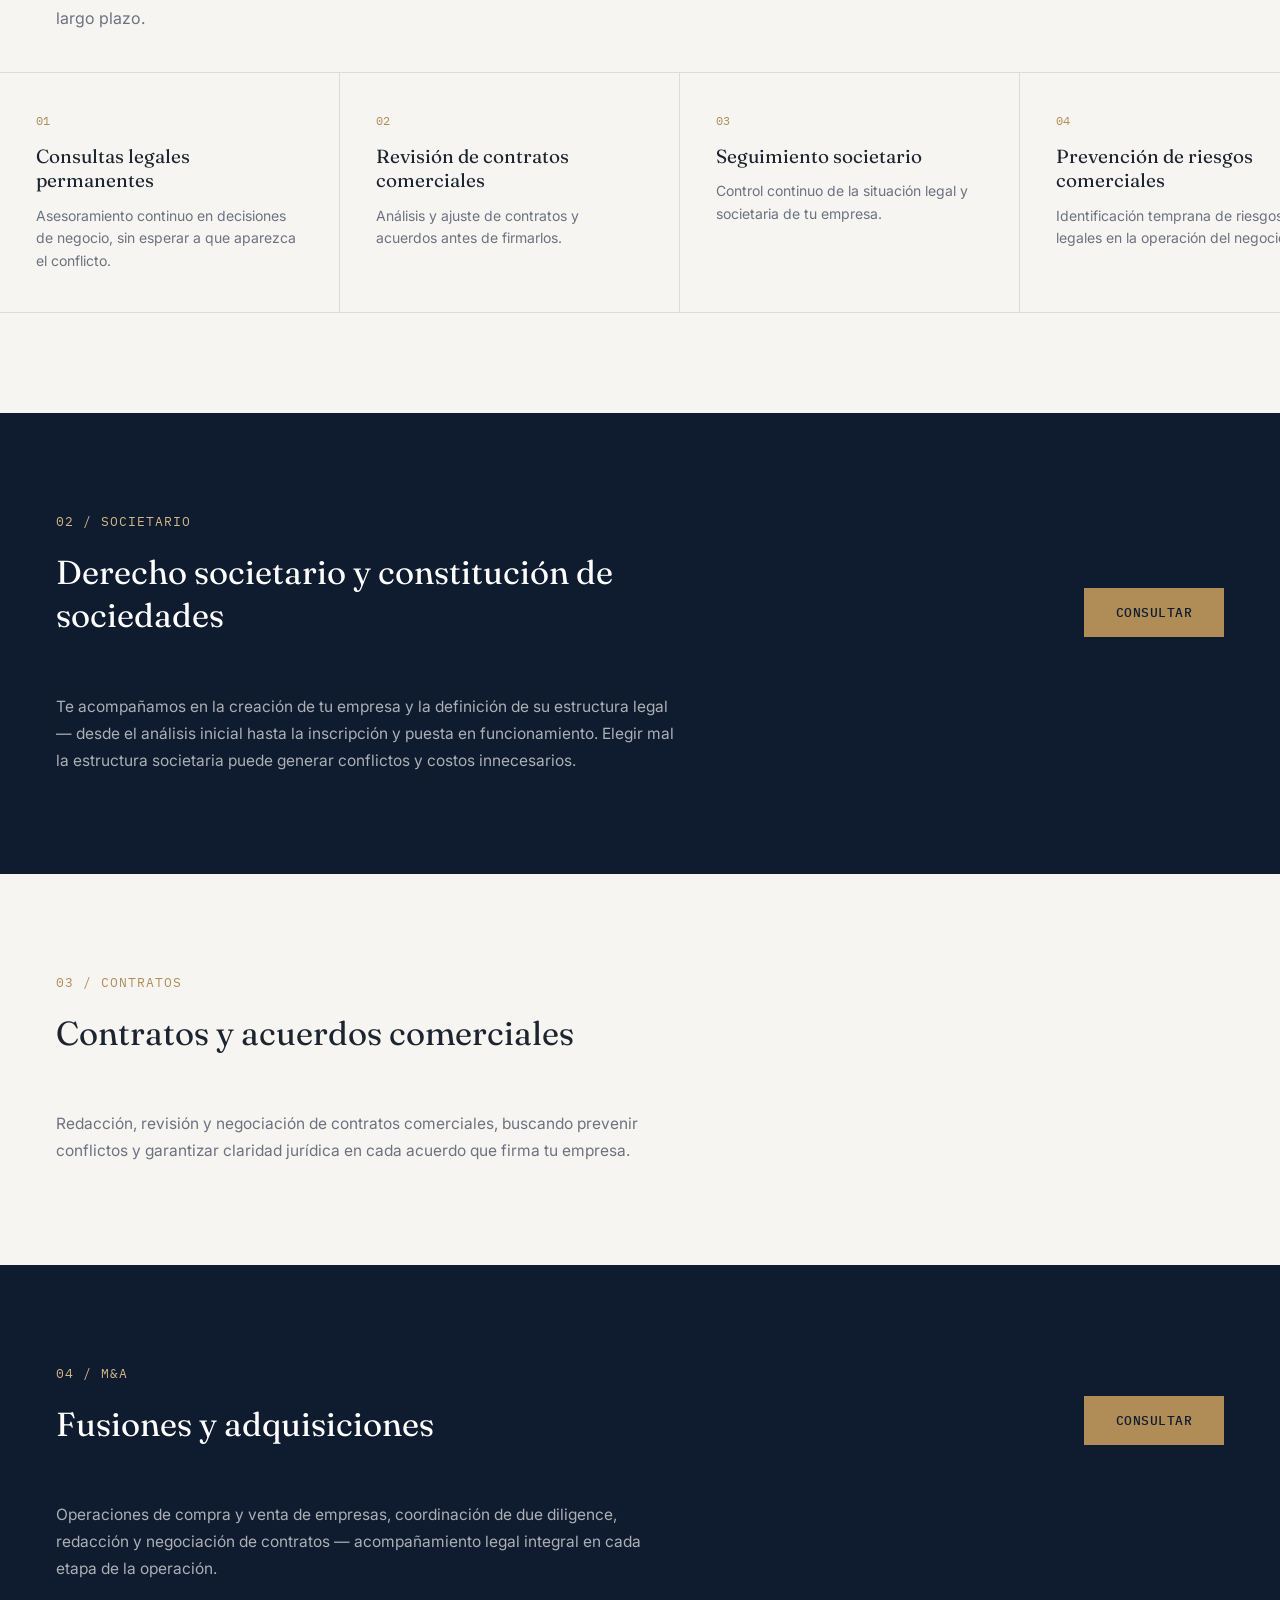
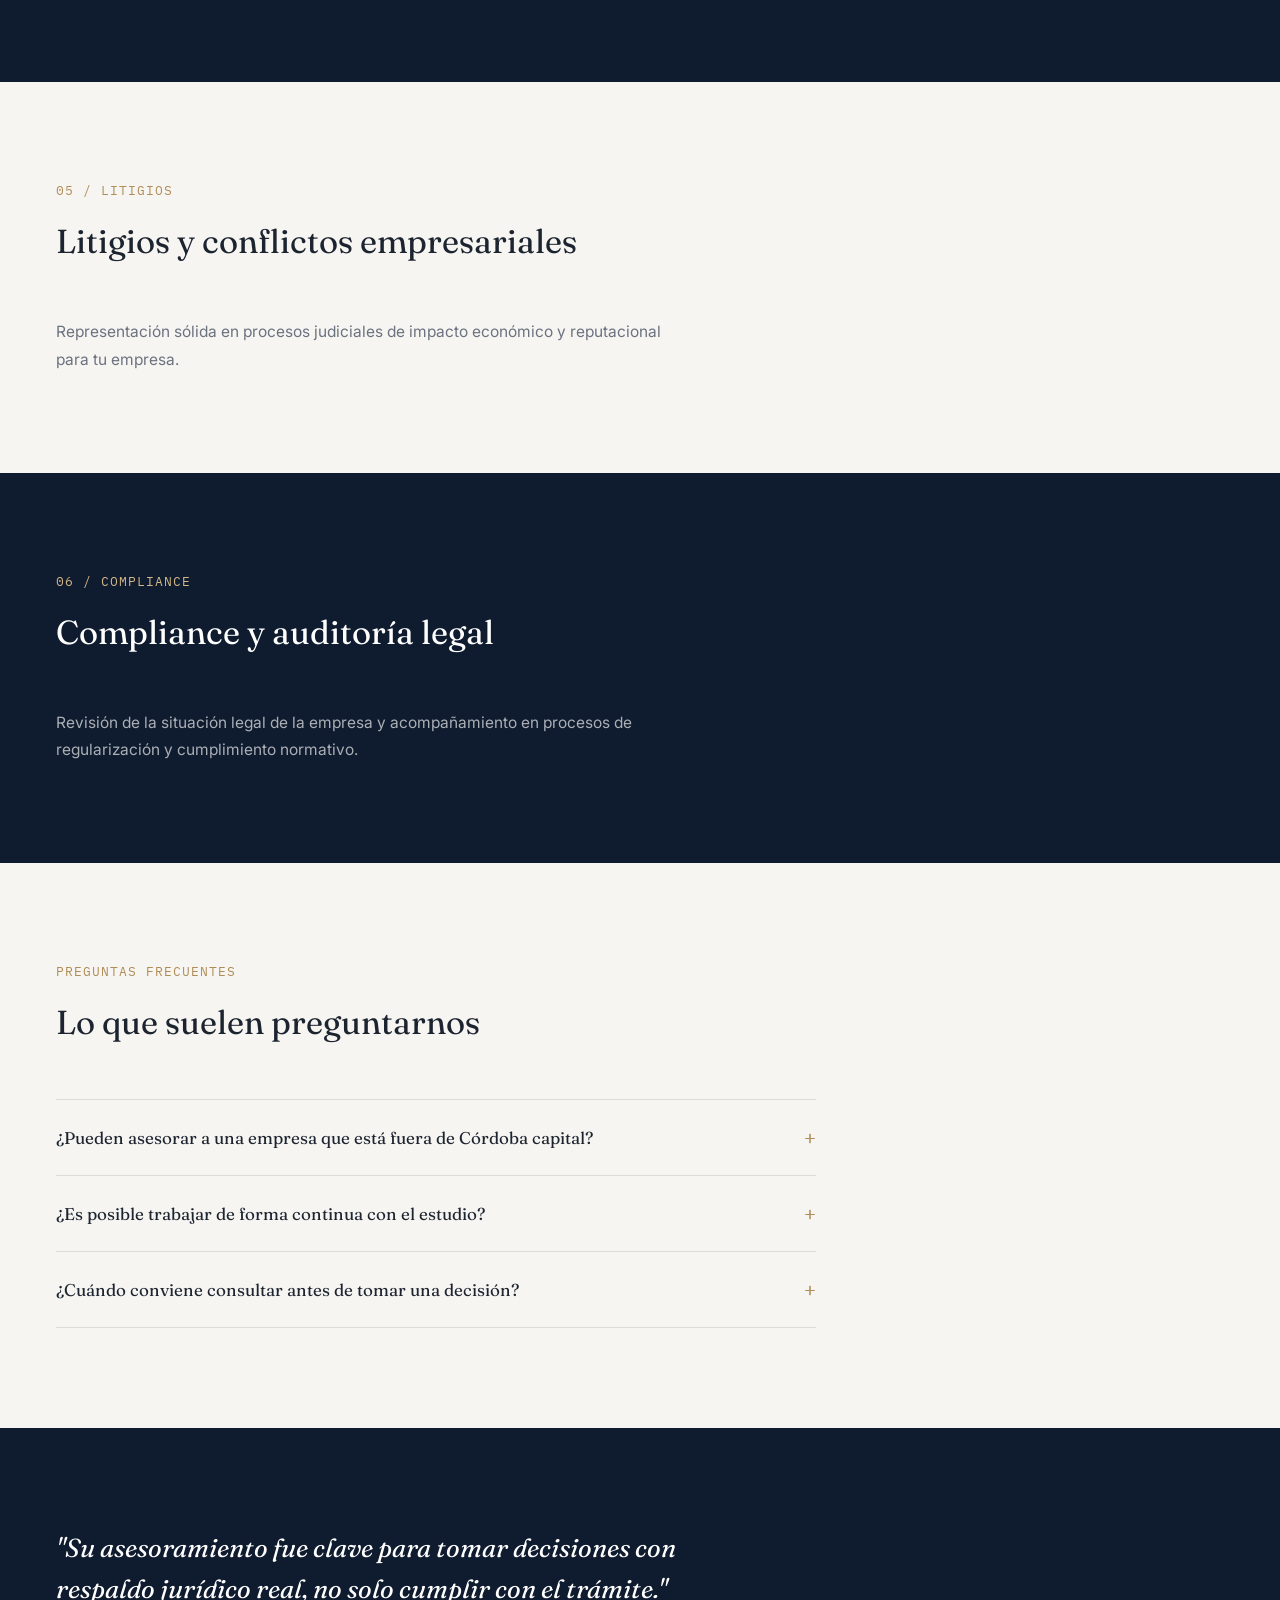
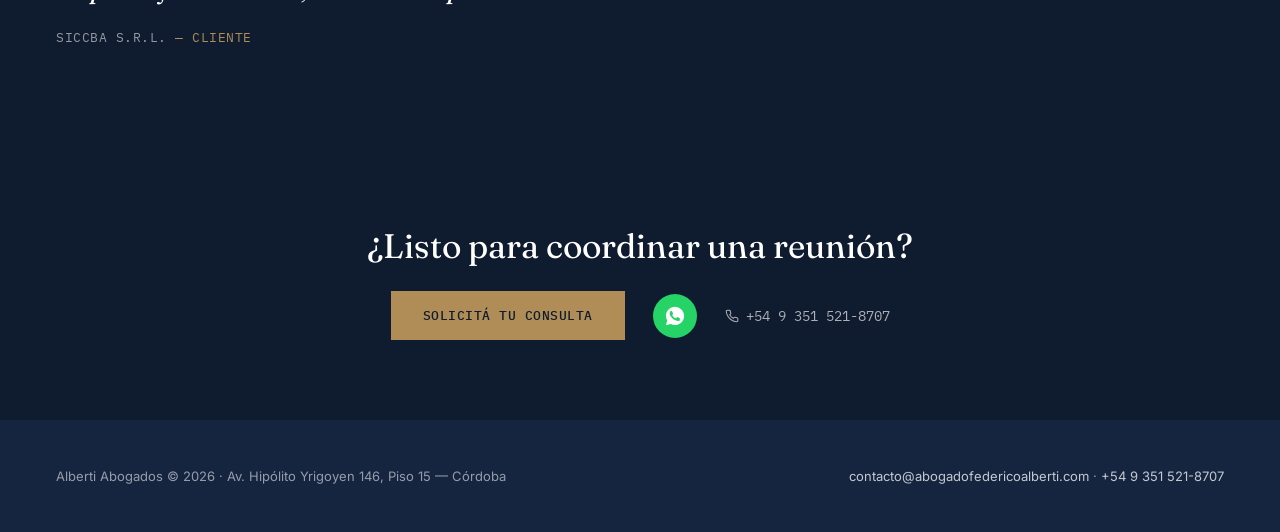
==== commit 62d4f01a: "Add files via upload" ====
--- a/derecho-empresarial.html
+++ b/derecho-empresarial.html
@@ -1,6 +1,9 @@
 <!DOCTYPE html>
 <html lang="es">
 <head>
+<link rel="icon" type="image/svg+xml" href="favicon.svg">
+<link rel="icon" type="image/x-icon" href="favicon.ico">
+<link rel="apple-touch-icon" href="apple-touch-icon.png">
 <meta charset="UTF-8">
 <meta name="viewport" content="width=device-width, initial-scale=1.0">
 <title>Derecho Empresarial — Alberti Abogados</title>
@@ -29,7 +32,9 @@
   <button class="nav-toggle" aria-label="Abrir menú" aria-expanded="false">
     <span></span><span></span><span></span>
   </button>
-  <a href="https://wa.me/5493515218707" class="nav-cta">WhatsApp</a>
+  <a href="https://wa.me/5493515218707" class="nav-cta-icon" aria-label="Escribinos por WhatsApp">
+    <svg viewBox="0 0 24 24"><path d="M12.04 2C6.58 2 2.13 6.45 2.13 11.91c0 1.75.46 3.45 1.32 4.95L2.05 22l5.25-1.38a9.9 9.9 0 0 0 4.74 1.21h.01c5.46 0 9.91-4.45 9.91-9.91 0-2.65-1.03-5.14-2.9-7.01A9.87 9.87 0 0 0 12.04 2zm5.78 14.02c-.24.68-1.19 1.25-1.95 1.41-.53.11-1.21.2-3.52-.75-2.95-1.22-4.85-4.19-5-4.39-.15-.2-1.19-1.58-1.19-3.02 0-1.44.75-2.14 1.02-2.43.24-.26.53-.33.7-.33.18 0 .35 0 .5.01.16.01.38-.06.59.45.24.58.81 2 .88 2.14.07.15.11.32.02.51-.09.19-.14.31-.28.48-.14.17-.29.37-.42.5-.14.14-.28.29-.13.56.16.28.7 1.16 1.5 1.88 1.04.93 1.91 1.22 2.19 1.36.28.14.44.12.6-.07.16-.19.68-.79.86-1.06.19-.28.37-.23.62-.14.26.09 1.63.77 1.91.91.28.14.47.21.53.33.07.12.07.7-.17 1.37z"/></svg>
+  </a>
 </nav>
 
 <header class="page-header">
@@ -188,6 +193,9 @@
   <h2 class="serif">¿Listo para coordinar una reunión?</h2>
   <div class="cta-row">
     <a href="https://wa.me/5493515218707" class="btn-primary">Solicitá tu consulta</a>
+    <a href="https://wa.me/5493515218707" class="nav-cta-icon" aria-label="Escribinos por WhatsApp">
+      <svg viewBox="0 0 24 24"><path d="M12.04 2C6.58 2 2.13 6.45 2.13 11.91c0 1.75.46 3.45 1.32 4.95L2.05 22l5.25-1.38a9.9 9.9 0 0 0 4.74 1.21h.01c5.46 0 9.91-4.45 9.91-9.91 0-2.65-1.03-5.14-2.9-7.01A9.87 9.87 0 0 0 12.04 2zm5.78 14.02c-.24.68-1.19 1.25-1.95 1.41-.53.11-1.21.2-3.52-.75-2.95-1.22-4.85-4.19-5-4.39-.15-.2-1.19-1.58-1.19-3.02 0-1.44.75-2.14 1.02-2.43.24-.26.53-.33.7-.33.18 0 .35 0 .5.01.16.01.38-.06.59.45.24.58.81 2 .88 2.14.07.15.11.32.02.51-.09.19-.14.31-.28.48-.14.17-.29.37-.42.5-.14.14-.28.29-.13.56.16.28.7 1.16 1.5 1.88 1.04.93 1.91 1.22 2.19 1.36.28.14.44.12.6-.07.16-.19.68-.79.86-1.06.19-.28.37-.23.62-.14.26.09 1.63.77 1.91.91.28.14.47.21.53.33.07.12.07.7-.17 1.37z"/></svg>
+    </a>
     <a href="tel:+5493515218707" class="link-call">
       <svg viewBox="0 0 24 24" fill="none" stroke="currentColor" stroke-width="1.8"><path d="M22 16.92v3a2 2 0 0 1-2.18 2 19.79 19.79 0 0 1-8.63-3.07 19.5 19.5 0 0 1-6-6 19.79 19.79 0 0 1-3.07-8.67A2 2 0 0 1 4.11 2h3a2 2 0 0 1 2 1.72c.127.96.361 1.903.7 2.81a2 2 0 0 1-.45 2.11L8.09 9.91a16 16 0 0 0 6 6l1.27-1.27a2 2 0 0 1 2.11-.45c.907.339 1.85.573 2.81.7A2 2 0 0 1 22 16.92z"/></svg>
       +54 9 351 521-8707
--- a/styles.css
+++ b/styles.css
@@ -236,7 +236,7 @@
 .section-light{background:var(--paper);}
 .section-navy{background:var(--navy); color:#fff;}
 .section-head{display:flex; justify-content:space-between; align-items:flex-end; margin-bottom:56px; flex-wrap:wrap; gap:24px;}
-.section-title{font-family:'Fraunces',serif; font-size:clamp(28px,3.2vw,40px); font-weight:400; max-width:560px; line-height:1.3;}
+.section-title{font-family:'Fraunces',serif; font-size:clamp(28px,2.6vw,36px); font-weight:400; max-width:560px; line-height:1.3;}
 
 /* SERVICE GRID */
 .service-grid{display:grid; grid-template-columns:repeat(3,1fr); border-top:1px solid var(--line-dark); border-left:1px solid var(--line-dark);}
@@ -267,6 +267,24 @@
 .profile h3{font-family:'Fraunces',serif; font-size:22px; font-weight:400; margin-bottom:14px;}
 .profile p{color:var(--grey); font-size:14.5px; line-height:1.7; margin-bottom:10px;}
 .profile a{color:var(--brass); font-family:'IBM Plex Mono',monospace; font-size:12.5px; text-decoration:underline; text-underline-offset:3px;}
+
+/* PROFILE (wide variant, used on El Estudio) */
+.profile-wide{max-width:100%; grid-template-columns:260px 1fr;}
+
+/* METHODOLOGY GRID (Cómo trabajamos — El Estudio) */
+.methodology-grid{max-width:100%; display:grid; grid-template-columns:repeat(4,1fr); gap:32px;}
+@media (max-width:860px){
+  .methodology-grid{grid-template-columns:1fr 1fr; gap:28px;}
+}
+@media (max-width:560px){
+  .methodology-grid{grid-template-columns:1fr;}
+}
+
+/* TESTIMONIAL GRID (3-up quotes — El Estudio) */
+.testimonial-grid{display:grid; grid-template-columns:1fr 1fr 1fr; gap:1px; background:var(--line-dark); border-top:1px solid var(--line-dark);}
+@media (max-width:860px){
+  .testimonial-grid{grid-template-columns:1fr;}
+}
 
 /* STEPS (process — legitimately sequential) */
 .steps{counter-reset:step; max-width:640px;}
